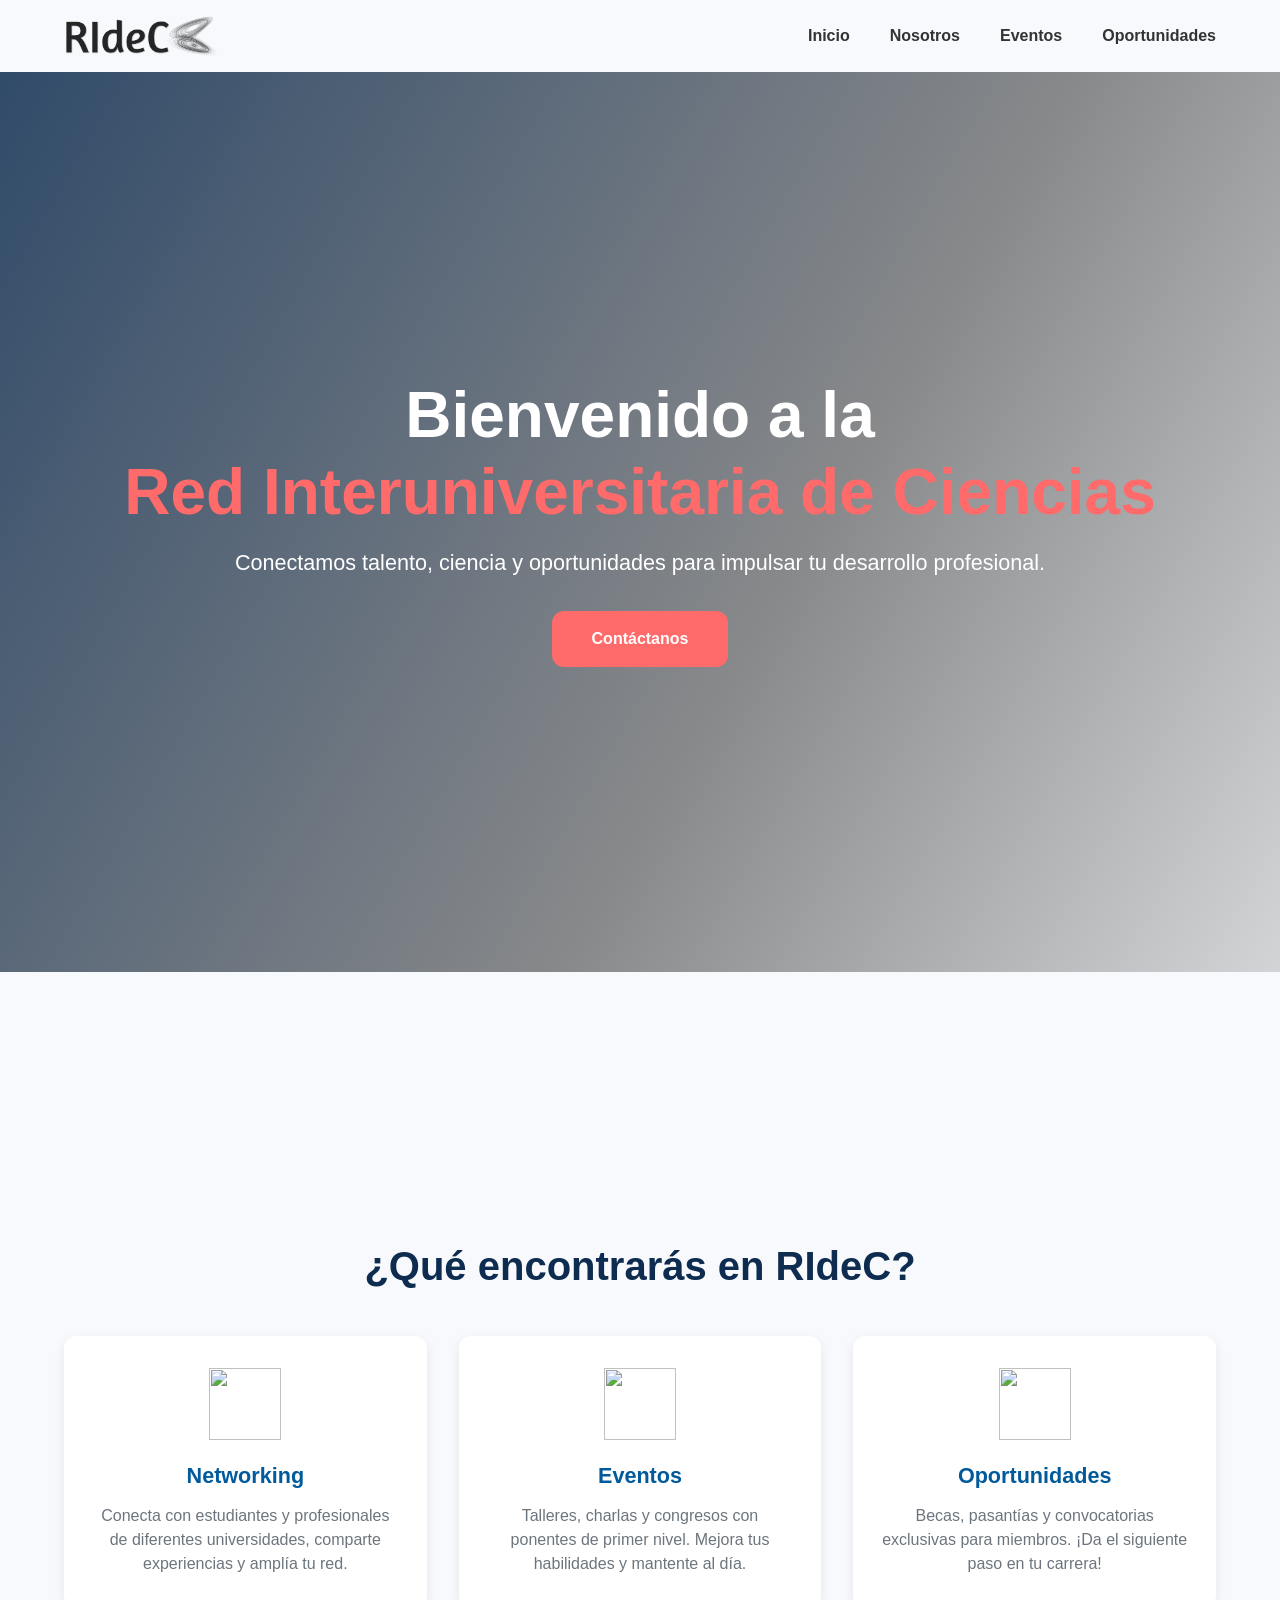
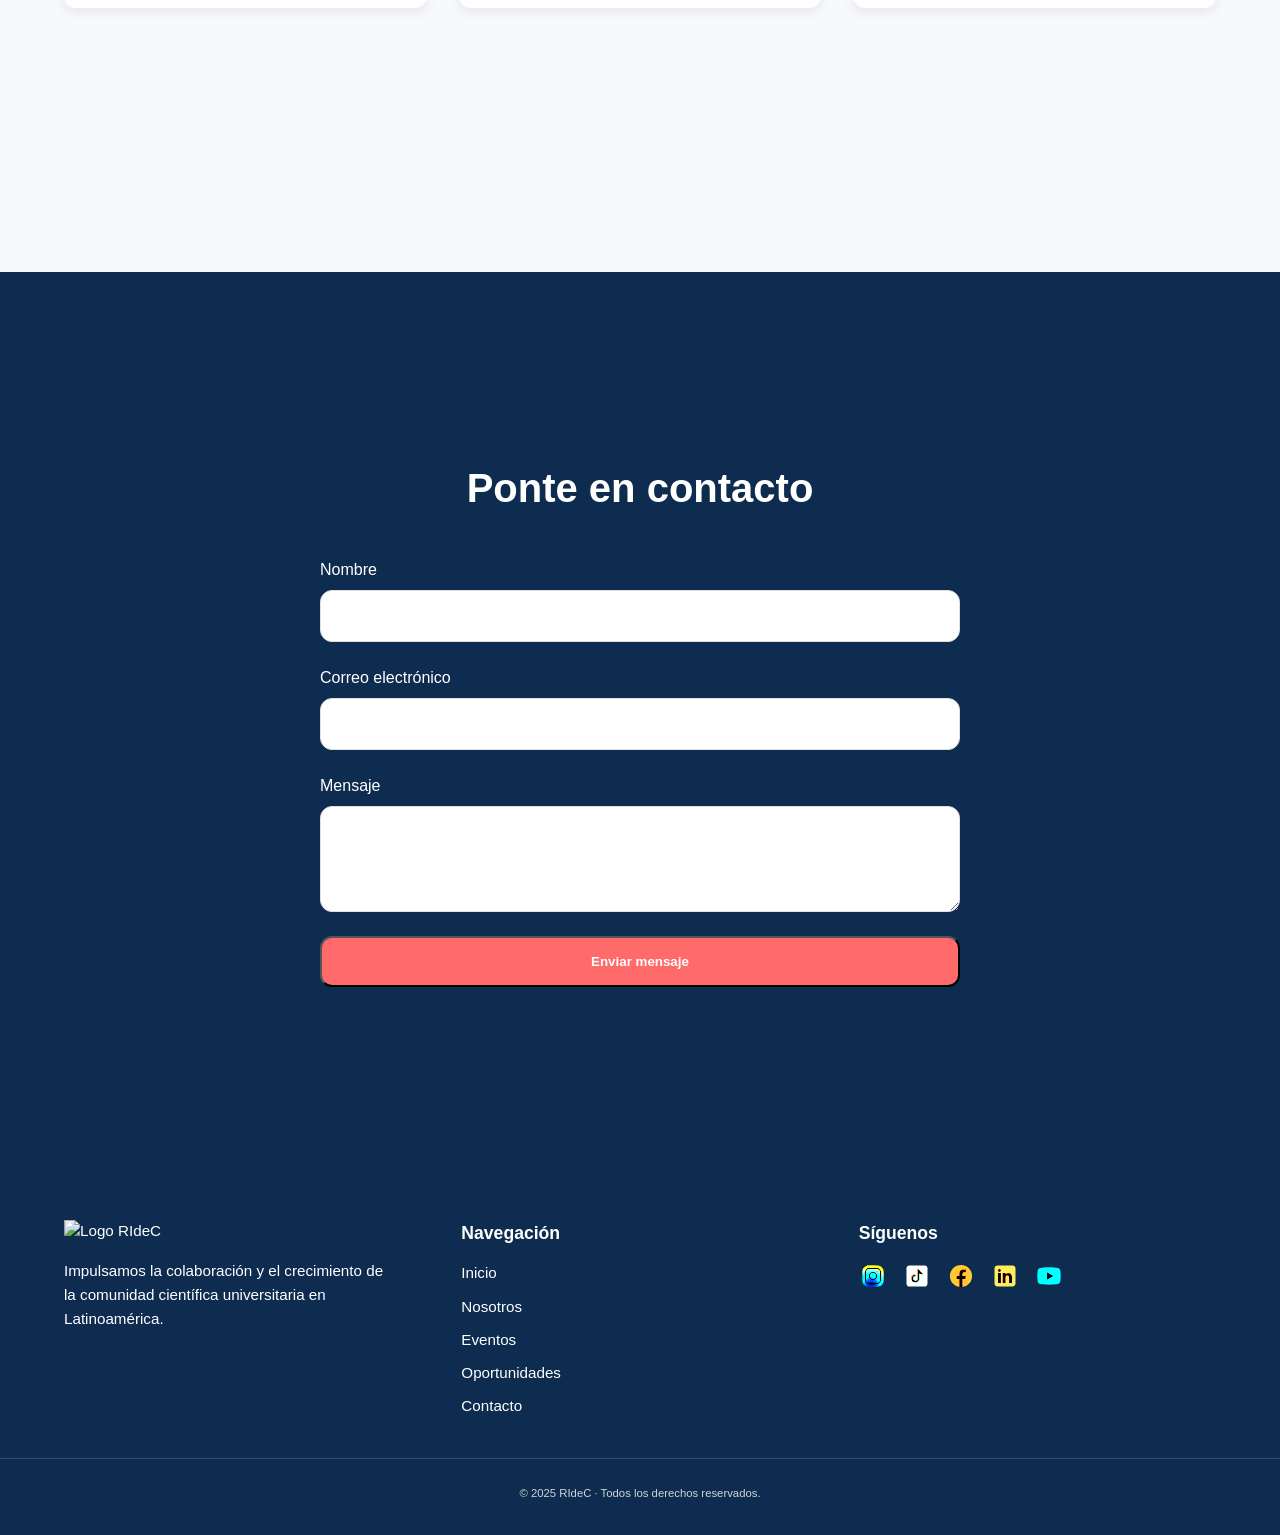
==== index.html @ cfcc646e "pasando-la-pagina" ====
<!DOCTYPE html>
<html lang="es">
<head>
    <meta charset="UTF-8">
    <meta name="viewport" content="width=device-width, initial-scale=1.0">
    <meta name="description" content="Pagina de inicio de la Red Interuniversitaria de estudiantes de Ciencias">

    <link rel="stylesheet" href="/assets/css/global.css">
    
    <title>RIdeC</title>
</head>
<body>
    <header>
    </header>

    <main>
    </main>

    <footer>
    </footer>

    <script type="module" src="/assets/js/header.js"></script>
    <script type="module" src="/assets/js/home-content.js"></script>
    <script type="module" src="/assets/js/footer.js"></script>
    <script src="/assets/js/loader.js"></script>
</body>
</html>
---- assets/css/global.css ----
/* =====================================================================
   GLOBAL.CSS v1.1 – Variables prefijadas y estilos base
   ===================================================================== */

:root {
  /* --- Paleta ------------------------------------------------------- */
  --app-color-primary:          #0d2c4f;
  --app-color-secondary:        #005a9c;
  --app-color-accent:           #ff6b6b;
  --app-color-accent-hover:     #e05252;

  --app-color-background:       #f7f9fc;
  --app-color-surface:          #ffffff;
  --app-color-text-primary:     #333333;
  --app-color-text-secondary:   #6c757d;
  --app-color-border:           #e0e0e0;

  /* --- Tipografía --------------------------------------------------- */
  --app-font-heading:           'Poppins', sans-serif;
  --app-font-body:              'Inter', sans-serif;

  /* --- Dimensiones & efectos --------------------------------------- */
  --app-header-height:          4.5rem;
  --app-border-radius:          12px;
  --app-shadow-soft:            0 4px 12px rgba(0,0,0,.08);
  --app-transition-smooth:      .3s ease;
}

/* Reset ligero + defaults sensatos */
*,*::before,*::after{margin:0;padding:0;box-sizing:border-box}

html{font-size:16px;scroll-behavior:smooth}

body{
  font-family:var(--app-font-body);
  background:var(--app-color-background);
  color:var(--app-color-text-primary);
  line-height:1.5;
  /*padding-top:var(--app-header-height);    espacio para header fijo */
  -webkit-font-smoothing:antialiased;
}

img{max-width:100%;height:auto;display:block}

a{
  color:inherit;
  text-decoration:none;
  transition:color var(--app-transition-smooth);
}

.container{
  width:90%;
  max-width:1200px;
  margin-inline:auto;
}

/* Utilidades opcionales */
.text-center {text-align:center}
.shadow-soft {box-shadow:var(--app-shadow-soft)}
.radius      {border-radius:var(--app-border-radius)}
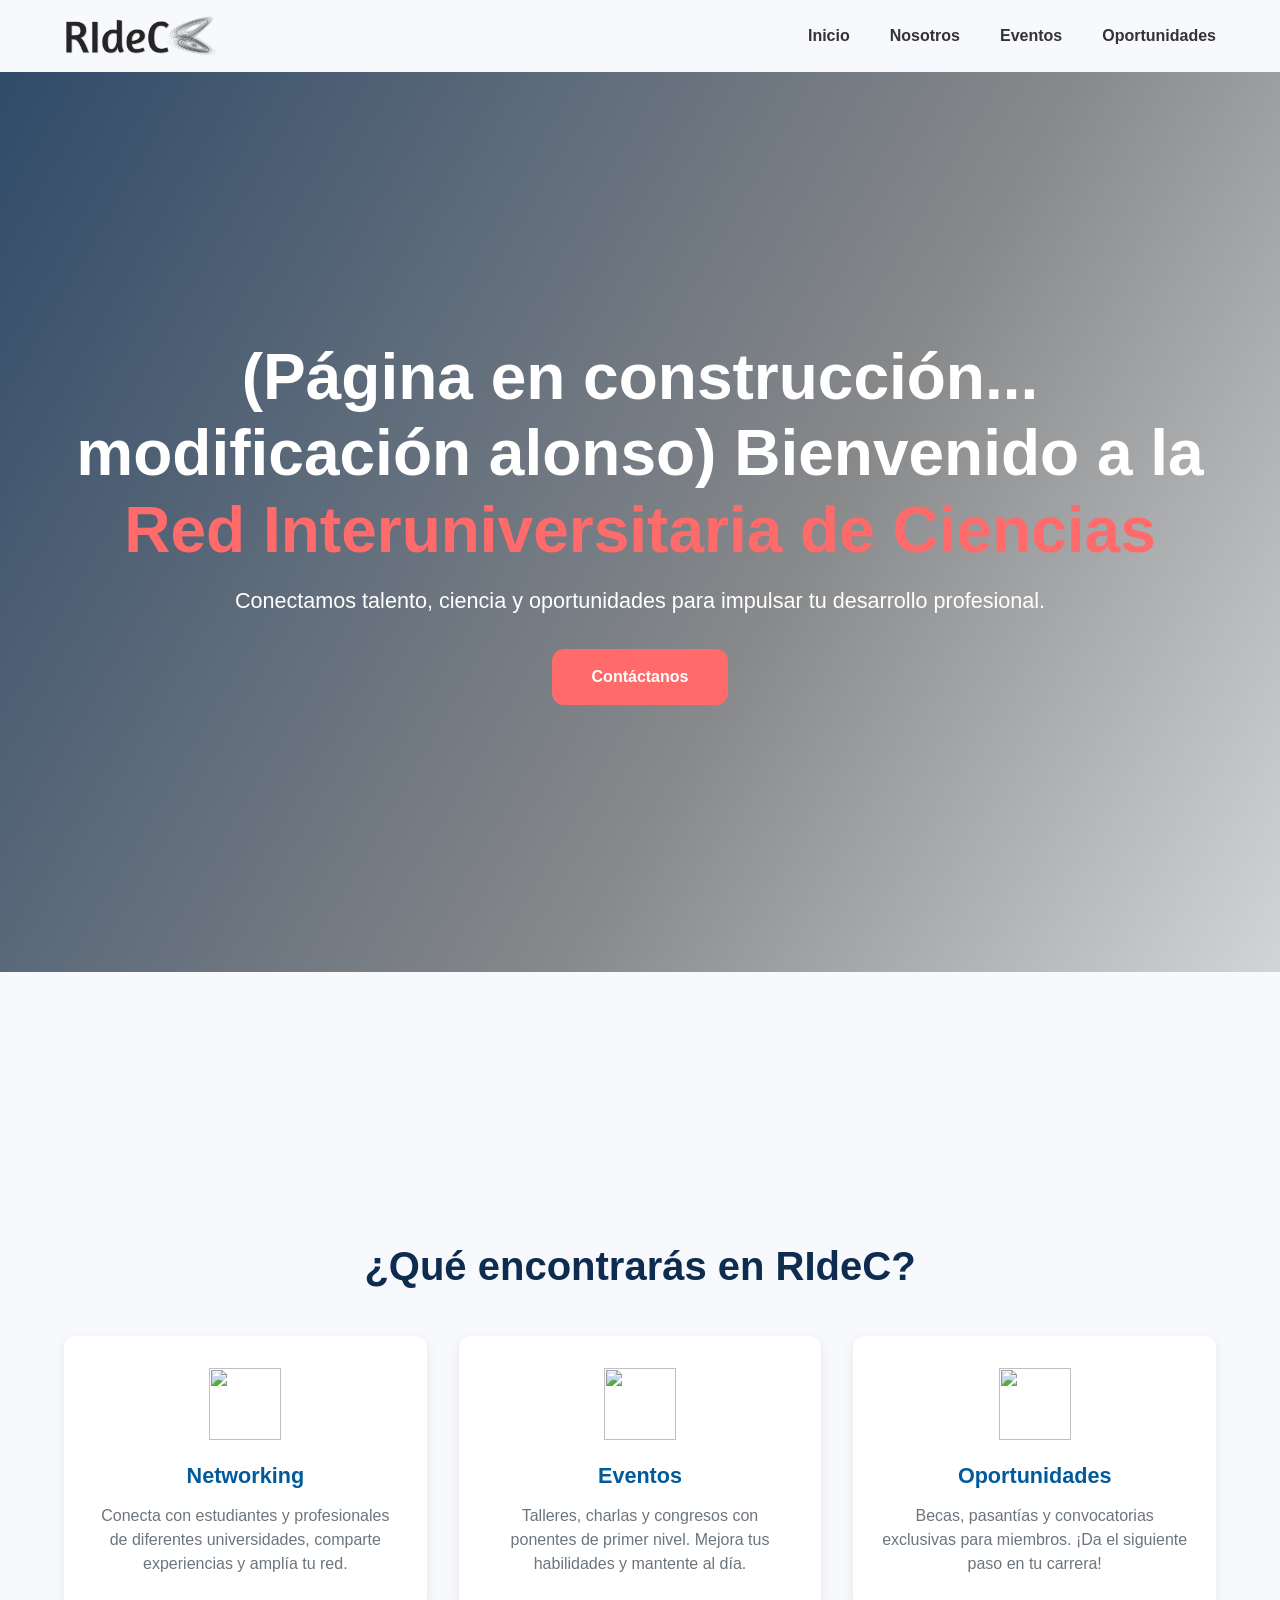
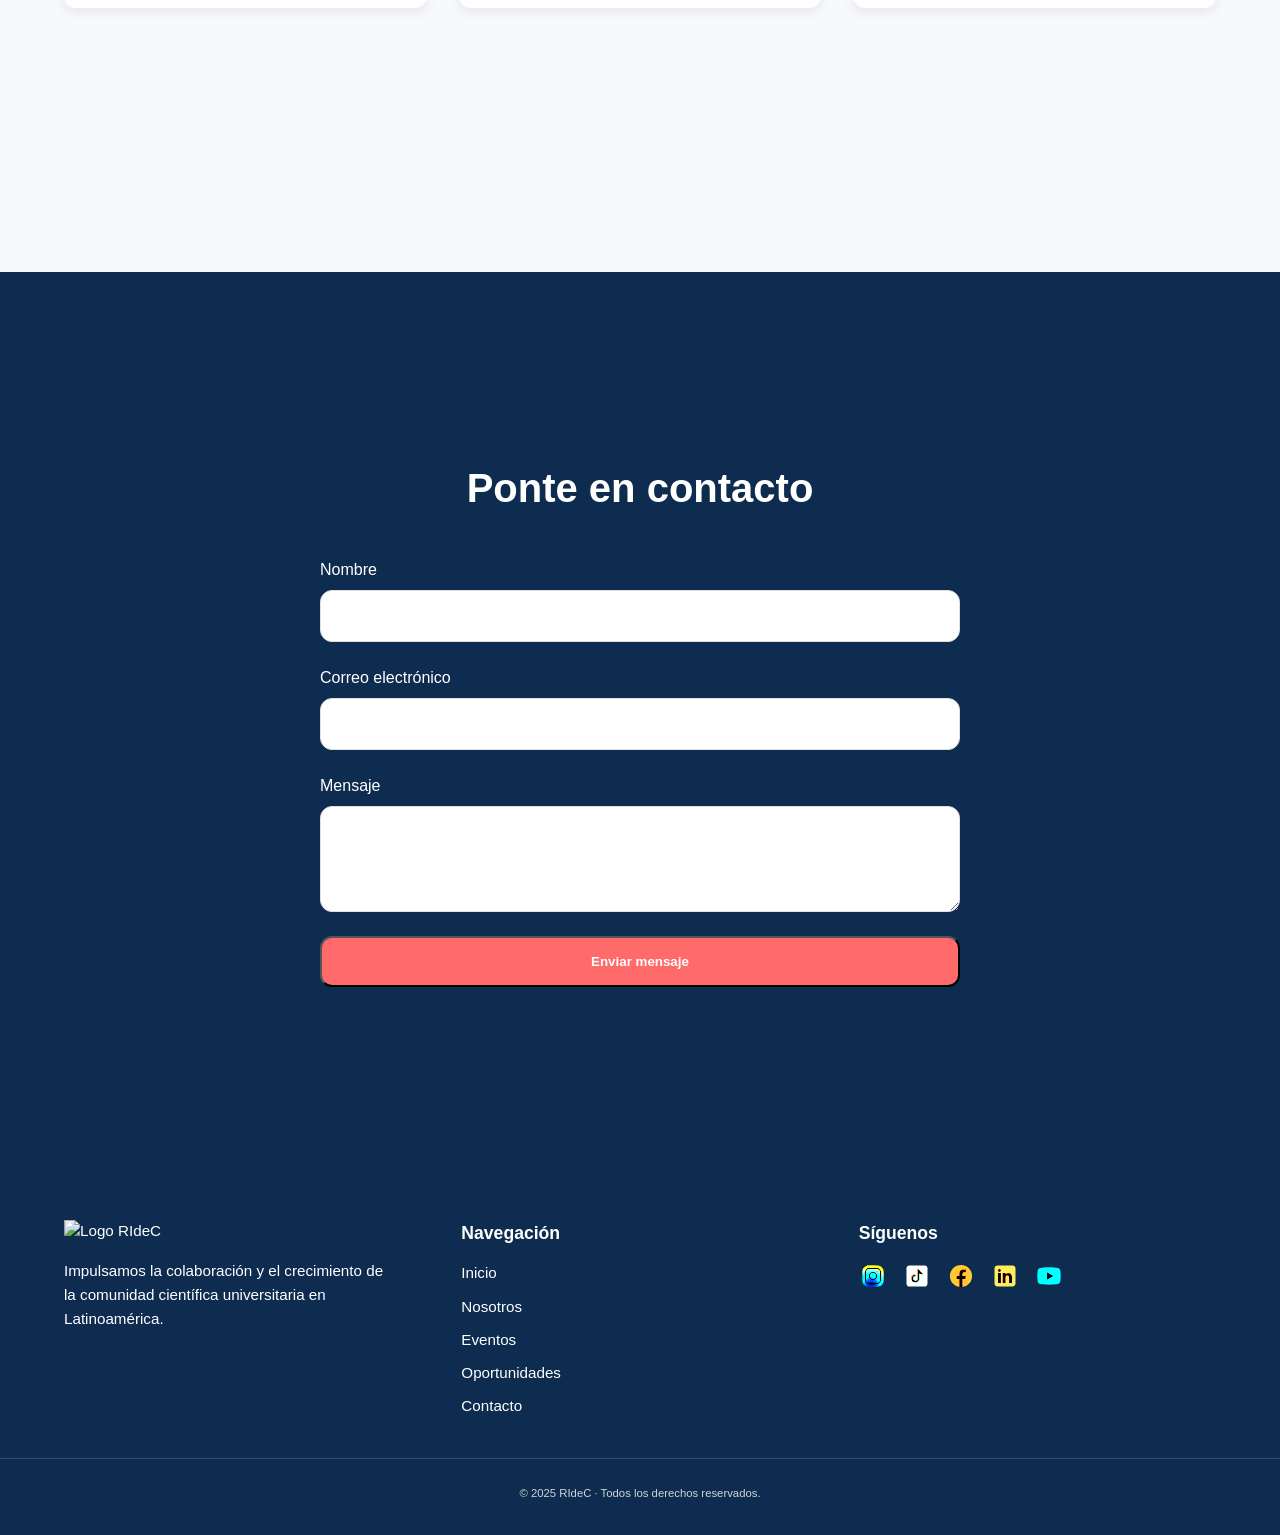
==== commit ce083419: "cambios-hechos-por-alonso-ejemplo" ====
--- a/index.html
+++ b/index.html
@@ -22,6 +22,5 @@
     <script type="module" src="/assets/js/header.js"></script>
     <script type="module" src="/assets/js/home-content.js"></script>
     <script type="module" src="/assets/js/footer.js"></script>
-    <script src="/assets/js/loader.js"></script>
 </body>
 </html>
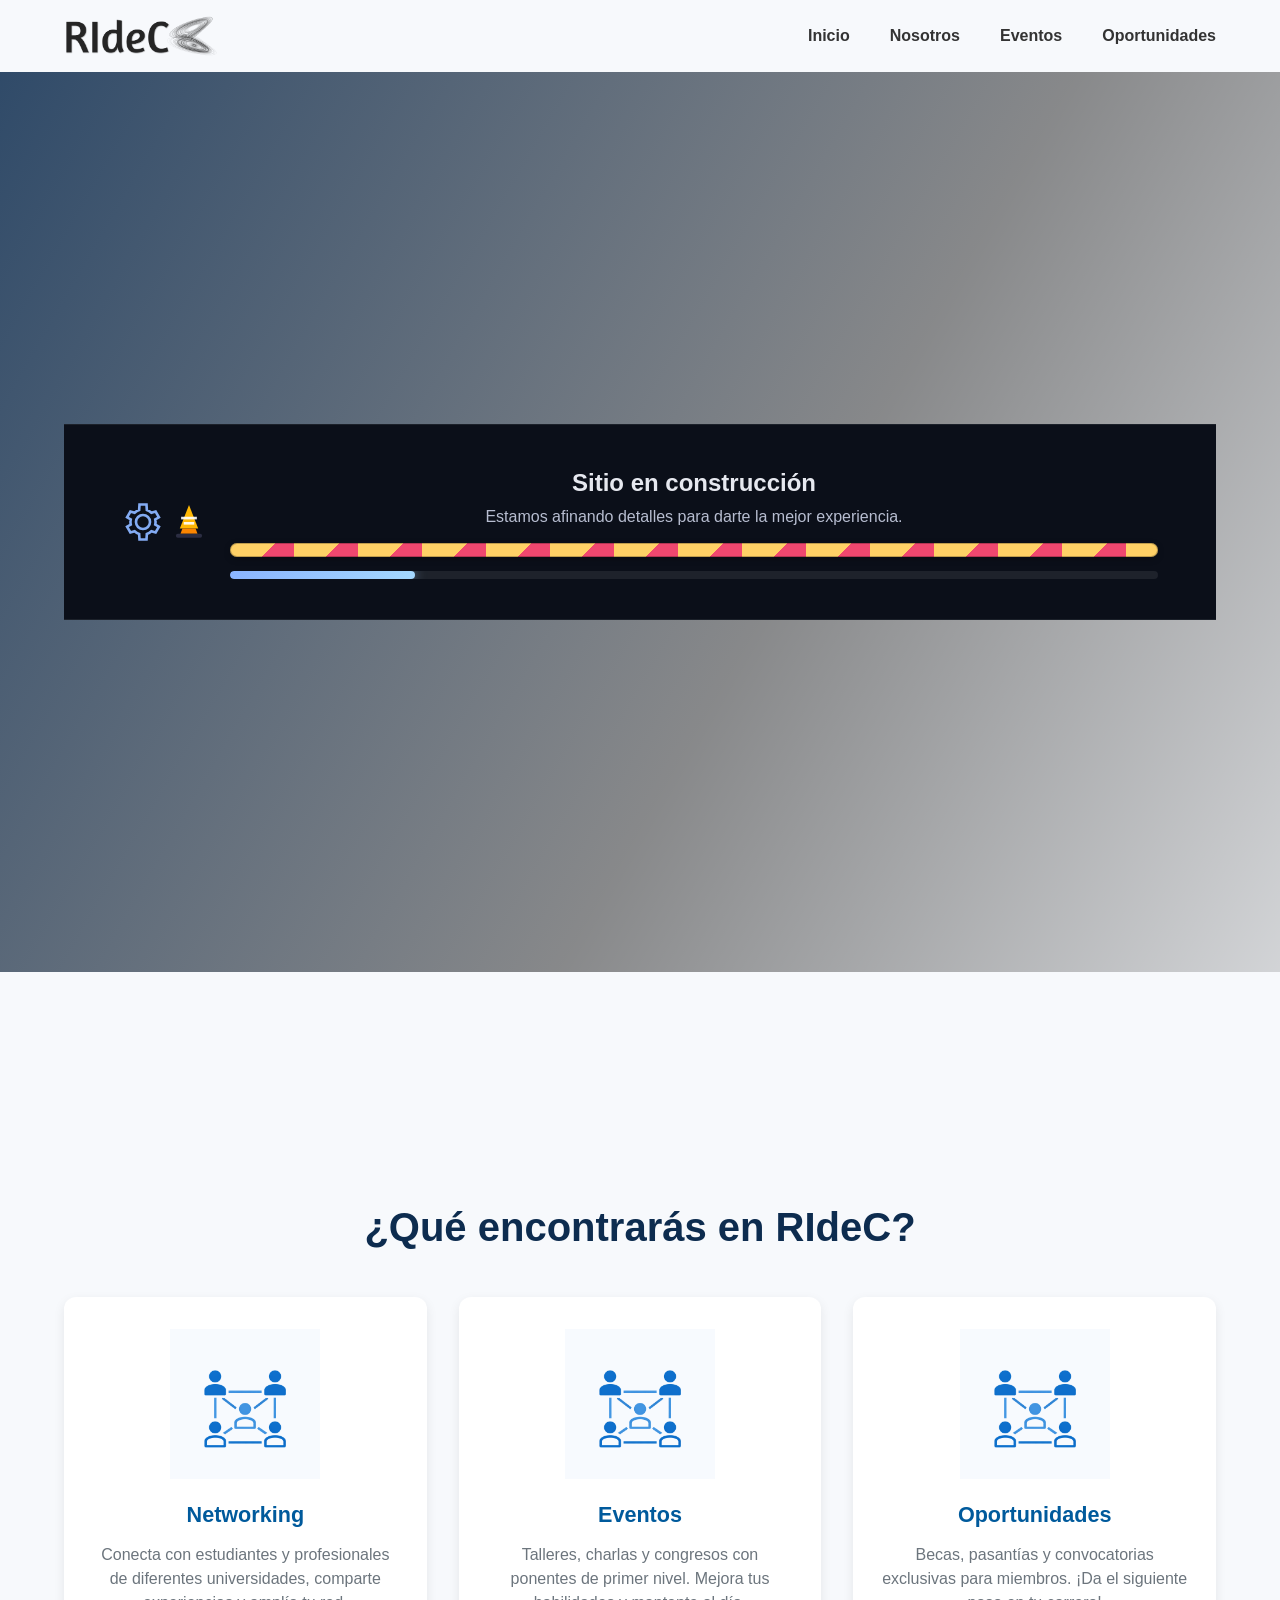
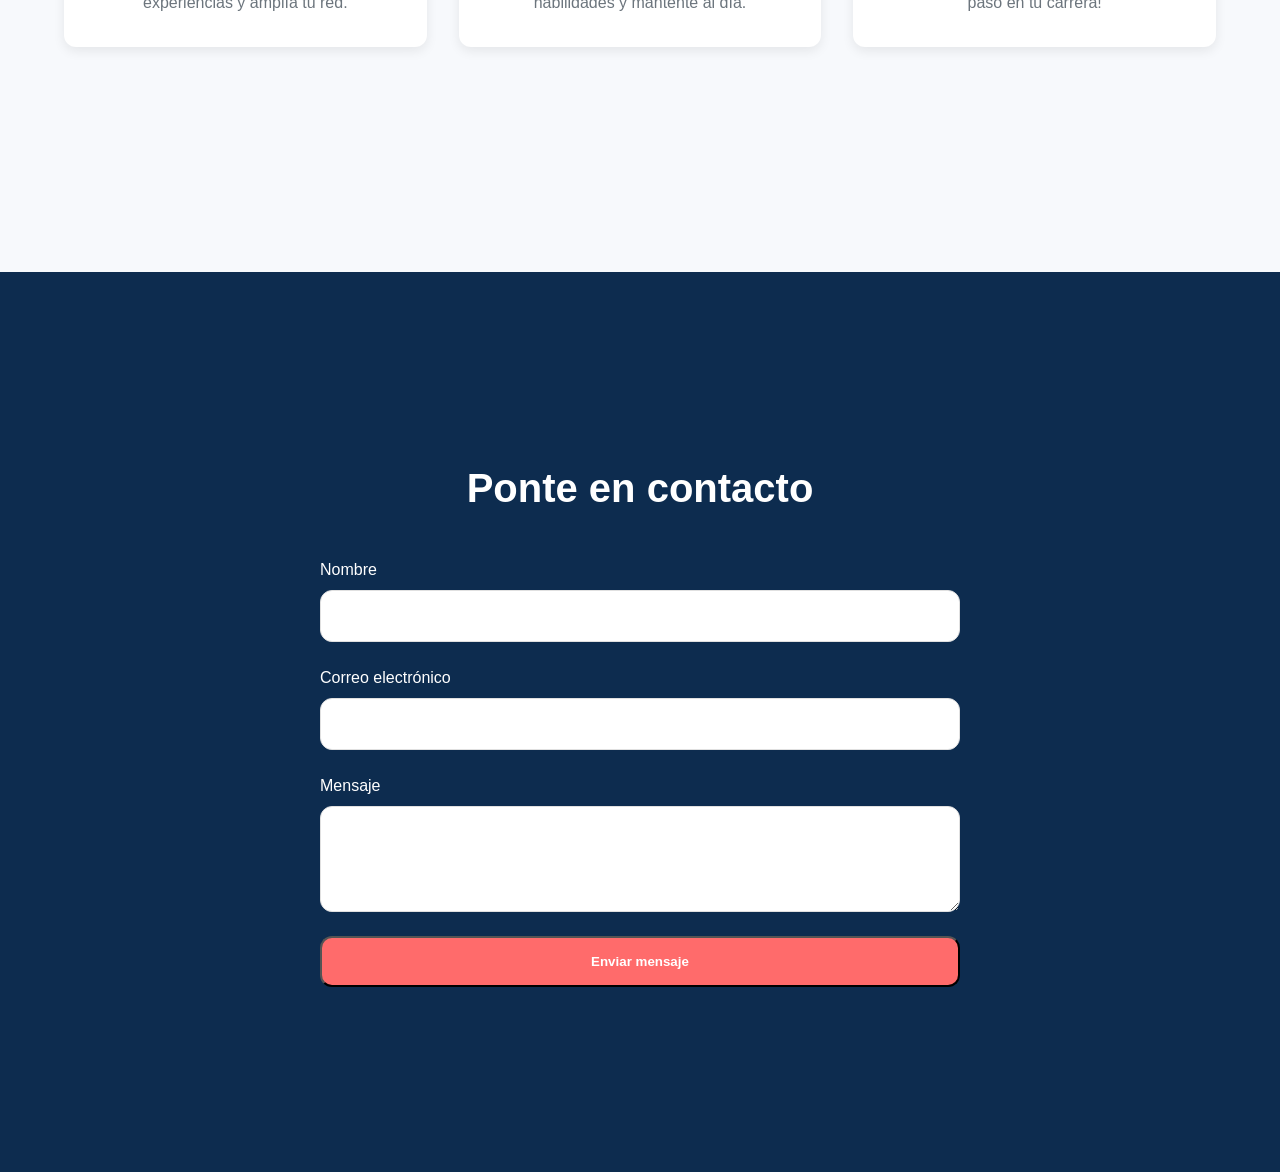
==== commit c013e83b: "Add assets (temporal images) * Add multiple image assets (ODS4/5/9/10, networking, team photos, temp" ====
--- a/index.html
+++ b/index.html
@@ -13,8 +13,9 @@
     <header>
     </header>
 
+    <!-- home-content.html -->
     <main>
-    </main>
+    </mnain>
 
     <footer>
     </footer>
